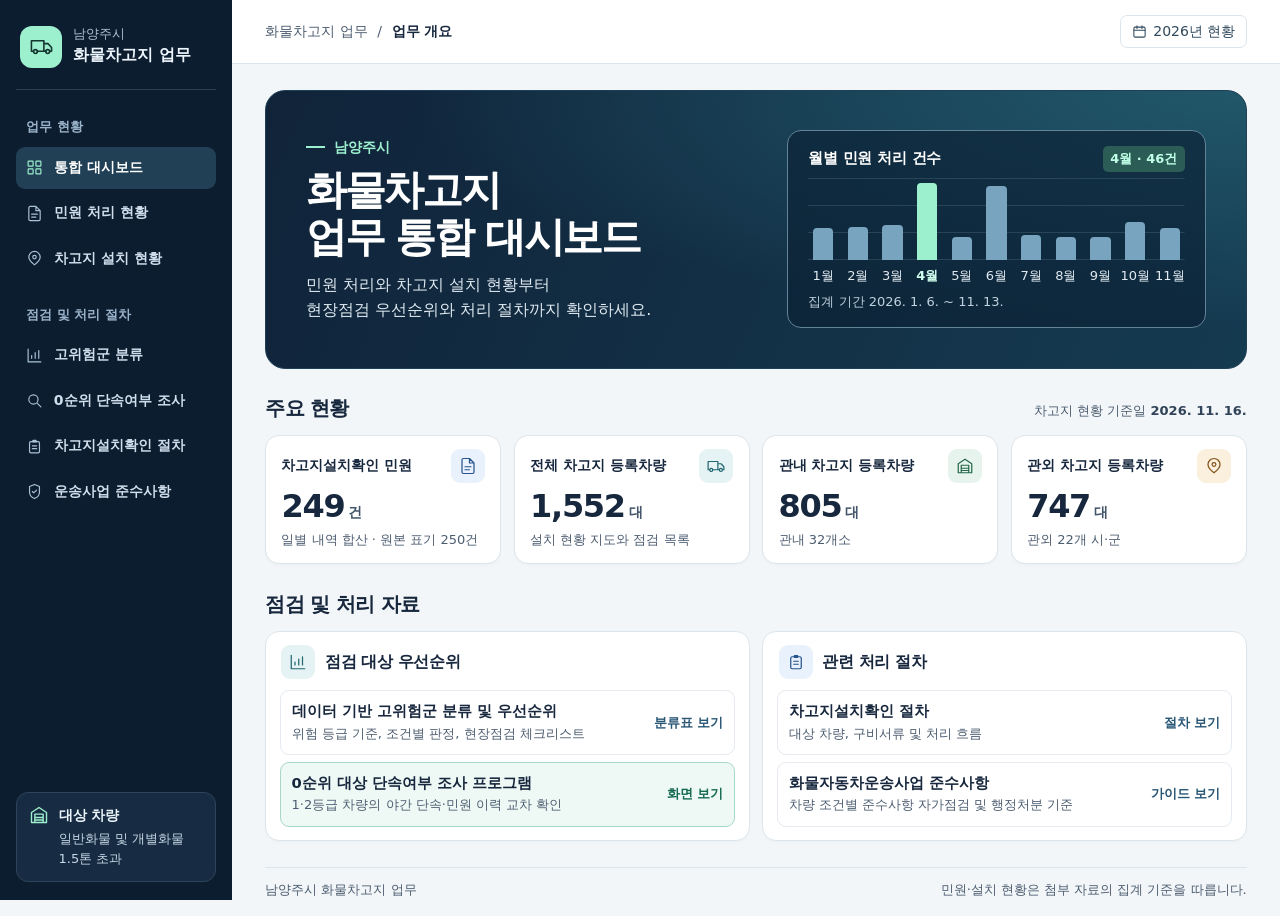
==== index.html @ cc298967 "Add files via upload" ====
<!doctype html>
<html lang="ko">
<head>
  <meta charset="utf-8">
  <meta name="viewport" content="width=device-width, initial-scale=1">
  <meta name="description" content="남양주시 화물차고지 민원 처리, 설치 현황, 점검 우선순위 및 관련 처리 절차를 모은 통합 대시보드">
  <title>남양주시 화물차고지 통합 대시보드</title>
  <link rel="stylesheet" href="dashboard.css">
  <script src="dashboard.js" defer></script>
</head>
<body class="dashboard">
  <svg class="icon-library" xmlns="http://www.w3.org/2000/svg" aria-hidden="true">
    <symbol id="icon-truck" viewBox="0 0 24 24"><path d="M1.5 17V6h13v11M14.5 9h4.2l3.8 4v4h-2m-19 0h2.2m4 0h8.8"/><circle cx="5.7" cy="17.3" r="2"/><circle cx="18.5" cy="17.3" r="2"/></symbol>
    <symbol id="icon-grid" viewBox="0 0 24 24"><rect x="3" y="3" width="7" height="7" rx="1"/><rect x="14" y="3" width="7" height="7" rx="1"/><rect x="3" y="14" width="7" height="7" rx="1"/><rect x="14" y="14" width="7" height="7" rx="1"/></symbol>
    <symbol id="icon-file" viewBox="0 0 24 24"><path d="M14 2H6a2 2 0 0 0-2 2v16a2 2 0 0 0 2 2h12a2 2 0 0 0 2-2V8Zm0 0v6h6M8 13h8m-8 4h6"/></symbol>
    <symbol id="icon-map" viewBox="0 0 24 24"><path d="M20 10c0 5-8 11-8 11s-8-6-8-11a8 8 0 1 1 16 0Z"/><circle cx="12" cy="10" r="2.5"/></symbol>
    <symbol id="icon-chart" viewBox="0 0 24 24"><path d="M3 3v18h18M8 16v-4m5 4V8m5 8V5"/></symbol>
    <symbol id="icon-search" viewBox="0 0 24 24"><circle cx="10.5" cy="10.5" r="6.5"/><path d="m16 16 5 5"/></symbol>
    <symbol id="icon-list" viewBox="0 0 24 24"><rect x="5" y="5" width="14" height="16" rx="2"/><rect x="9" y="2.5" width="6" height="4" rx="1" fill="currentColor" stroke="none"/><path d="M9 11h6m-6 4h6"/></symbol>
    <symbol id="icon-shield" viewBox="0 0 24 24"><path d="M12 22s7-3 7-9V5l-7-3-7 3v8c0 6 7 9 7 9Zm-3-10 2 2 4-4"/></symbol>
    <symbol id="icon-garage" viewBox="0 0 24 24"><path d="M3 21V9l9-6 9 6v12M3 21h18M7 21V11h10v10M7 15h10m-10 3h10"/></symbol>
    <symbol id="icon-calendar" viewBox="0 0 24 24"><rect x="3" y="5" width="18" height="16" rx="2"/><path d="M3 10h18M8 3v4m8-4v4"/></symbol>
    <symbol id="icon-menu" viewBox="0 0 24 24"><path d="M4 6h16M4 12h16M4 18h16"/></symbol>
  </svg>

  <a class="skip-link" href="#main">본문으로 건너뛰기</a>
  <aside class="sidebar">
    <a class="brand" href="index.html">
      <span class="brand-mark"><svg class="icon" aria-hidden="true"><use href="#icon-truck"/></svg></span>
      <span><span class="brand-city">남양주시</span><strong>화물차고지 업무</strong></span>
    </a>
    <details class="mobile-navigation">
      <summary aria-label="업무 메뉴" aria-controls="dashboard-menu"><svg class="icon" aria-hidden="true"><use href="#icon-menu"/></svg><span>메뉴</span></summary>
    </details>
    <nav class="sidebar-nav" aria-label="업무 메뉴" id="dashboard-menu">
      <span class="nav-label">업무 현황</span>
      <a href="index.html" aria-current="page"><svg class="icon" aria-hidden="true"><use href="#icon-grid"/></svg>통합 대시보드</a>
      <a href="2026년 차고지설치확인_민원처리현황.html"><svg class="icon" aria-hidden="true"><use href="#icon-file"/></svg>민원 처리 현황</a>
      <a href="남양주시_화물차고지_현장점검_대시보드-v3.html"><svg class="icon" aria-hidden="true"><use href="#icon-map"/></svg>차고지 설치 현황</a>
      <span class="nav-label">점검 및 처리 절차</span>
      <a href="데이터 기반 고위험군 분류 및 우선순위.html"><svg class="icon" aria-hidden="true"><use href="#icon-chart"/></svg>고위험군 분류</a>
      <a href="데이터 기반 고위험군 분류 및 우선순위.html#zero-priority"><svg class="icon" aria-hidden="true"><use href="#icon-search"/></svg>0순위 단속여부 조사</a>
      <a href="차고지설치_확인절차.html"><svg class="icon" aria-hidden="true"><use href="#icon-list"/></svg>차고지설치확인 절차</a>
      <a href="화물자동차운송사업 준수사항.html"><svg class="icon" aria-hidden="true"><use href="#icon-shield"/></svg>운송사업 준수사항</a>
    </nav>
    <div class="sidebar-note">
      <svg class="icon" aria-hidden="true"><use href="#icon-garage"/></svg>
      <div><strong>대상 차량</strong><span>일반화물 및 개별화물 1.5톤 초과</span></div>
    </div>
  </aside>

  <div class="workspace">
    <header class="topbar">
      <span class="breadcrumbs"><span>화물차고지 업무</span><span aria-hidden="true">/</span><strong>업무 개요</strong></span>
      <span class="year-label"><svg class="icon" aria-hidden="true"><use href="#icon-calendar"/></svg>2026년 현황</span>
    </header>

    <main id="main" class="main-content" tabindex="-1">
      <section class="hero" aria-labelledby="dashboard-title">
        <div class="hero-copy">
          <p class="hero-location"><span aria-hidden="true"></span>남양주시</p>
          <h1 id="dashboard-title">화물차고지<br>업무 통합 대시보드</h1>
          <p>민원 처리와 차고지 설치 현황부터<br class="hero-break"> 현장점검 우선순위와 처리 절차까지 확인하세요.</p>
        </div>
        <div class="trend" aria-labelledby="trend-title">
          <div class="trend-heading">
            <h2 id="trend-title">월별 민원 처리 건수</h2>
            <output class="trend-value" aria-live="polite">4월 · 46건</output>
          </div>
          <div class="trend-plot" role="group" aria-label="2026년 월별 민원 처리 건수">
            <button type="button" class="trend-month" data-month="1" data-count="19" style="--count:19" aria-label="1월 19건" title="1월 19건" aria-pressed="false"><span class="trend-bar"></span><span class="trend-label">1월</span></button>
            <button type="button" class="trend-month" data-month="2" data-count="20" style="--count:20" aria-label="2월 20건" title="2월 20건" aria-pressed="false"><span class="trend-bar"></span><span class="trend-label">2월</span></button>
            <button type="button" class="trend-month" data-month="3" data-count="21" style="--count:21" aria-label="3월 21건" title="3월 21건" aria-pressed="false"><span class="trend-bar"></span><span class="trend-label">3월</span></button>
            <button type="button" class="trend-month" data-month="4" data-count="46" style="--count:46" aria-label="4월 46건" title="4월 46건" aria-pressed="true"><span class="trend-bar"></span><span class="trend-label">4월</span></button>
            <button type="button" class="trend-month" data-month="5" data-count="14" style="--count:14" aria-label="5월 14건" title="5월 14건" aria-pressed="false"><span class="trend-bar"></span><span class="trend-label">5월</span></button>
            <button type="button" class="trend-month" data-month="6" data-count="44" style="--count:44" aria-label="6월 44건" title="6월 44건" aria-pressed="false"><span class="trend-bar"></span><span class="trend-label">6월</span></button>
            <button type="button" class="trend-month" data-month="7" data-count="15" style="--count:15" aria-label="7월 15건" title="7월 15건" aria-pressed="false"><span class="trend-bar"></span><span class="trend-label">7월</span></button>
            <button type="button" class="trend-month" data-month="8" data-count="14" style="--count:14" aria-label="8월 14건" title="8월 14건" aria-pressed="false"><span class="trend-bar"></span><span class="trend-label">8월</span></button>
            <button type="button" class="trend-month" data-month="9" data-count="14" style="--count:14" aria-label="9월 14건" title="9월 14건" aria-pressed="false"><span class="trend-bar"></span><span class="trend-label">9월</span></button>
            <button type="button" class="trend-month" data-month="10" data-count="23" style="--count:23" aria-label="10월 23건" title="10월 23건" aria-pressed="false"><span class="trend-bar"></span><span class="trend-label">10월</span></button>
            <button type="button" class="trend-month" data-month="11" data-count="19" style="--count:19" aria-label="11월 19건" title="11월 19건" aria-pressed="false"><span class="trend-bar"></span><span class="trend-label">11월</span></button>
          </div>
          <p>집계 기간 <time datetime="2026-01-06">2026. 1. 6.</time> ~ <time datetime="2026-11-13">11. 13.</time></p>
        </div>
      </section>

      <section aria-labelledby="overview-title" class="content-section" id="overview">
        <div class="section-heading">
          <h2 id="overview-title">주요 현황</h2>
          <span>차고지 현황 기준일 <time datetime="2026-11-16">2026. 11. 16.</time></span>
        </div>
        <div class="metric-grid">
          <a class="metric" href="2026년 차고지설치확인_민원처리현황.html">
            <span class="metric-top"><span>차고지설치확인 민원</span><span class="tile-icon tint-blue"><svg class="icon" aria-hidden="true"><use href="#icon-file"/></svg></span></span>
            <span class="metric-value">249<small>건</small></span>
            <span class="metric-note">일별 내역 합산 · 원본 표기 250건</span>
          </a>
          <a class="metric" href="남양주시_화물차고지_현장점검_대시보드-v3.html">
            <span class="metric-top"><span>전체 차고지 등록차량</span><span class="tile-icon tint-teal"><svg class="icon" aria-hidden="true"><use href="#icon-truck"/></svg></span></span>
            <span class="metric-value">1,552<small>대</small></span>
            <span class="metric-note">설치 현황 지도와 점검 목록</span>
          </a>
          <a class="metric" href="남양주시_화물차고지_현장점검_대시보드-v3.html">
            <span class="metric-top"><span>관내 차고지 등록차량</span><span class="tile-icon tint-green"><svg class="icon" aria-hidden="true"><use href="#icon-garage"/></svg></span></span>
            <span class="metric-value">805<small>대</small></span>
            <span class="metric-note">관내 32개소</span>
          </a>
          <a class="metric" href="남양주시_화물차고지_현장점검_대시보드-v3.html">
            <span class="metric-top"><span>관외 차고지 등록차량</span><span class="tile-icon tint-amber"><svg class="icon" aria-hidden="true"><use href="#icon-map"/></svg></span></span>
            <span class="metric-value">747<small>대</small></span>
            <span class="metric-note">관외 22개 시·군</span>
          </a>
        </div>
      </section>

      <section aria-labelledby="resources-title" class="content-section" id="resources">
        <div class="section-heading"><h2 id="resources-title">점검 및 처리 자료</h2></div>
        <div class="resource-grid">
          <section class="resource-panel" aria-labelledby="inspection-title">
            <div class="panel-heading"><span class="tile-icon tint-teal"><svg class="icon" aria-hidden="true"><use href="#icon-chart"/></svg></span><h3 id="inspection-title">점검 대상 우선순위</h3></div>
            <a class="document-link" href="데이터 기반 고위험군 분류 및 우선순위.html">
              <span><strong>데이터 기반 고위험군 분류 및 우선순위</strong><span class="document-description">위험 등급 기준, 조건별 판정, 현장점검 체크리스트</span></span>
              <span class="link-action">분류표 보기</span>
            </a>
            <a class="document-link featured-link" href="데이터 기반 고위험군 분류 및 우선순위.html#zero-priority">
              <span><strong>0순위 대상 단속여부 조사 프로그램</strong><span class="document-description">1·2등급 차량의 야간 단속·민원 이력 교차 확인</span></span>
              <span class="link-action">화면 보기</span>
            </a>
          </section>
          <section class="resource-panel" aria-labelledby="procedures-title">
            <div class="panel-heading"><span class="tile-icon tint-blue"><svg class="icon" aria-hidden="true"><use href="#icon-list"/></svg></span><h3 id="procedures-title">관련 처리 절차</h3></div>
            <a class="document-link" href="차고지설치_확인절차.html">
              <span><strong>차고지설치확인 절차</strong><span class="document-description">대상 차량, 구비서류 및 처리 흐름</span></span>
              <span class="link-action">절차 보기</span>
            </a>
            <a class="document-link" href="화물자동차운송사업 준수사항.html">
              <span><strong>화물자동차운송사업 준수사항</strong><span class="document-description">차량 조건별 준수사항 자가점검 및 행정처분 기준</span></span>
              <span class="link-action">가이드 보기</span>
            </a>
          </section>
        </div>
      </section>

      <footer class="dashboard-footer"><span>남양주시 화물차고지 업무</span><span>민원·설치 현황은 첨부 자료의 집계 기준을 따릅니다.</span></footer>
    </main>
  </div>
</body>
</html>
---- dashboard.css ----
:root {
  --font: 'Pretendard', 'Noto Sans KR', 'Malgun Gothic', 'Apple SD Gothic Neo', system-ui, sans-serif;
  --ink: #17273d;
  --muted: #4d5d71;
  --line: #dce5eb;
  --surface: #fff;
  --canvas: #f2f6f8;
  --nav: #0d1d30;
  --nav-soft: #172c42;
  --mint: #9df0ce;
  --accent: #146951;
}

.dashboard *, .dashboard *::before, .dashboard *::after { box-sizing: border-box; }

.dashboard {
  display: grid;
  grid-template-columns: 232px minmax(0, 1fr);
  min-height: 100vh;
  margin: 0;
  background: var(--canvas);
  color: var(--ink);
  font: 1rem/1.55 var(--font);
  word-break: keep-all;
  overflow-wrap: anywhere;
}

.dashboard :where(h1, h2, h3, p) { margin: 0; }
.dashboard :where(a) { color: inherit; text-decoration: none; }
.dashboard :focus-visible, .dashboard-return :focus-visible, .zero-priority :focus-visible {
  outline: 2px solid #009976;
  outline-offset: 4px;
}

.icon-library { position: absolute; width: 0; height: 0; overflow: hidden; }
.icon {
  width: 20px;
  height: 20px;
  flex: 0 0 auto;
  fill: none;
  stroke: currentColor;
  stroke-width: 1.65;
  stroke-linecap: round;
  stroke-linejoin: round;
}

.skip-link {
  position: fixed;
  left: 16px;
  top: 16px;
  z-index: 5;
  transform: translateY(-180%);
  background: var(--surface);
  padding: .65rem 1rem;
  border-radius: 8px;
}
.skip-link:focus { transform: translateY(0); }

.sidebar {
  position: sticky;
  top: 0;
  height: 100vh;
  min-height: 0;
  overflow-y: auto;
  display: flex;
  flex-direction: column;
  gap: 1.5rem;
  padding: 1.6rem 1rem 1.1rem;
  background: var(--nav);
  color: #edf5fc;
}

.brand { display: flex; align-items: center; gap: .7rem; padding: 0 .25rem 1.35rem; border-bottom: 1px solid #294056; }
.brand-mark { display: grid; place-items: center; width: 42px; height: 42px; border-radius: 12px; background: var(--mint); color: #13352e; flex-shrink: 0; }
.brand-mark .icon { width: 23px; height: 23px; }
.brand-city { display: block; color: #a9bfce; font-size: .8125rem; line-height: 1.3; }
.brand strong { display: block; font-size: 1rem; white-space: nowrap; }
.mobile-navigation { display: none; }

.sidebar-nav { display: grid; gap: .23rem; }
.nav-label { margin: .2rem .65rem .35rem; color: #9ab3c9; font-size: .8125rem; font-weight: 700; }
.nav-label:not(:first-child) { margin-top: 1.35rem; }
.sidebar-nav a { display: flex; align-items: center; gap: .65rem; padding: .63rem .65rem; border-radius: 9px; font-size: .875rem; font-weight: 600; color: #d0deec; }
.sidebar-nav .icon { width: 17px; height: 17px; color: #a9c2d7; }
.sidebar-nav a:hover, .sidebar-nav a[aria-current="page"] { background: #214056; color: #fff; }
.sidebar-nav a[aria-current="page"] .icon { color: var(--mint); }
.sidebar :focus-visible, .hero :focus-visible { outline-color: var(--mint); }

.sidebar-note {
  display: flex;
  align-items: flex-start;
  gap: .6rem;
  margin-top: auto;
  padding: .75rem;
  border: 1px solid #2c455a;
  border-radius: 12px;
  background: var(--nav-soft);
  color: #c4d7e5;
}
.sidebar-note .icon { color: var(--mint); }
.sidebar-note strong { display: block; margin-bottom: .15rem; font-size: .875rem; color: #edf5fc; }
.sidebar-note span { display: block; font-size: .8125rem; }

.topbar {
  display: flex;
  justify-content: space-between;
  align-items: center;
  min-height: 64px;
  gap: .65rem;
  padding: .7rem clamp(1rem, 2.6vw, 2.5rem);
  border-bottom: 1px solid var(--line);
  background: var(--surface);
  font-size: .875rem;
}
.breadcrumbs, .year-label { display: flex; align-items: center; gap: .6rem; }
.breadcrumbs > span { color: var(--muted); }
.year-label { gap: .4rem; color: #30495c; padding: .27rem .65rem; border: 1px solid var(--line); border-radius: 7px; white-space: nowrap; }
.year-label .icon { width: 15px; height: 15px; }
.main-content { max-width: 1500px; margin: 0 auto; padding: 1.6rem clamp(1rem, 2.6vw, 2.5rem) 0; }

.hero {
  display: grid;
  grid-template-columns: 1.05fr 1fr;
  align-items: center;
  gap: clamp(1rem, 3.2vw, 3.25rem);
  padding: clamp(1.4rem, 3.1vw, 2.9rem);
  border: 1px solid #1e4056;
  border-radius: 20px;
  background:
    radial-gradient(ellipse at 100% 0%, #21576a 0%, transparent 60%),
    linear-gradient(115deg, #102339, #153b51);
  color: #fff;
}
.hero-location { display: flex; align-items: center; gap: .55rem; color: var(--mint); font-size: .9rem; font-weight: 700; }
.hero-location span { width: 19px; height: 2px; background: currentColor; }
.hero h1 { margin: .55rem 0 .75rem; font-size: clamp(2rem, 3.2vw, 3.4rem); font-weight: 800; letter-spacing: -.055em; line-height: 1.15; }
.hero-copy > p:last-child { color: #e0ebf2; }

.trend {
  min-width: 0;
  padding: .9rem clamp(.75rem, 1.6vw, 1.4rem);
  border: 1px solid #638398;
  border-radius: 14px;
  background: #0b2134a8;
}
.trend-heading { display: flex; align-items: center; justify-content: space-between; gap: .5rem; margin-bottom: .3rem; }
.trend h2 { font-size: .95rem; letter-spacing: -.02em; }
.trend-value { padding: .18rem .45rem; background: #2c5c56; border-radius: 5px; color: #c1ffe8; font-size: .8125rem; font-weight: 700; white-space: nowrap; }
.trend-plot {
  display: grid;
  grid-template-columns: repeat(11, minmax(0, 1fr));
  gap: min(.4vw, 6px);
  background: repeating-linear-gradient(to top, #59748657 0px 1px, transparent 1px 27px) center top / 100% calc(100% - 1.5rem) no-repeat;
}
.trend-month {
  display: grid;
  grid-template-rows: 84px 1.5rem;
  align-items: end;
  justify-items: center;
  min-width: 0;
  padding: 0;
  border: 0;
  border-radius: 4px;
  background: transparent;
  color: #e0e9f0;
  font: inherit;
  cursor: pointer;
}
.trend-month:focus-visible { outline-offset: 0; }
.trend-bar { width: 69%; height: calc(var(--count) * 2%); border-radius: 4px 4px 0 0; background: #78a4c0; transition: background-color .15s; }
.trend-month:hover .trend-bar, .trend-month[aria-pressed="true"] .trend-bar { background: var(--mint); }
.trend-month[aria-pressed="true"] .trend-label { color: #d1ffed; font-weight: 700; }
.trend-label { font-size: .8125rem; line-height: 1.35; white-space: nowrap; }
.trend > p { margin-top: .5rem; color: #c0d2df; font-size: .8125rem; }

.content-section { margin-top: 1.55rem; }
.section-heading { display: flex; justify-content: space-between; align-items: baseline; flex-wrap: wrap; gap: .25rem 1rem; margin-bottom: .65rem; }
.section-heading h2 { font-size: 1.25rem; letter-spacing: -.035em; }
.section-heading > span { color: var(--muted); font-size: .8125rem; }
.section-heading time { color: #314358; font-weight: 700; }
.metric-grid, .resource-grid { display: grid; gap: .8rem; }
.metric-grid { grid-template-columns: repeat(4, minmax(0, 1fr)); }
.metric, .resource-panel { background: var(--surface); border: 1px solid var(--line); border-radius: 14px; box-shadow: 0 2px 3px #13324b05; }
.metric { display: flex; flex-direction: column; gap: .25rem; padding: .85rem .95rem; transition: border-color .15s, box-shadow .15s; }
.metric:hover { border-color: #80aaad; box-shadow: 0 3px 12px #13324b13; }
.metric-top { display: flex; align-items: center; justify-content: space-between; gap: .3rem; font-size: .875rem; font-weight: 700; }
.tile-icon { display: grid; place-items: center; width: 34px; height: 34px; flex: 0 0 auto; border-radius: 9px; }
.tile-icon .icon { width: 18px; height: 18px; }
.tint-blue { background: #e9f1fd; color: #26548c; }
.tint-teal { background: #e5f3f4; color: #236671; }
.tint-green { background: #e7f4ed; color: #24684c; }
.tint-amber { background: #fbefdd; color: #83541c; }
.metric-value { font-size: 2rem; font-weight: 800; letter-spacing: -.04em; font-variant-numeric: tabular-nums; line-height: 1.2; }
.metric-value small { margin-left: .23rem; color: #43566a; font-size: .9rem; font-weight: 600; }
.metric-note { color: var(--muted); font-size: .8125rem; }

.resource-grid { grid-template-columns: repeat(2, minmax(0, 1fr)); }
.resource-panel { display: grid; grid-template-rows: auto 1fr 1fr; gap: .45rem; min-width: 0; padding: .85rem; }
.panel-heading { display: flex; align-items: center; gap: .6rem; padding: 0 .1rem .25rem; }
.panel-heading h3 { font-size: 1rem; letter-spacing: -.025em; }
.document-link { display: flex; justify-content: space-between; align-items: center; gap: .55rem; padding: .62rem .67rem; border: 1px solid #e5ebf0; border-radius: 9px; transition: background-color .15s, border-color .15s; }
.document-link strong { font-size: .92rem; line-height: 1.4; display: block; }
.document-link:hover { background: #f1f7fa; border-color: #97b4c5; }
.document-description { display: block; margin-top: .12rem; color: var(--muted); font-size: .8125rem; }
.link-action { flex: 0 0 auto; color: #285675; font-size: .8125rem; font-weight: 700; }
.featured-link { border-color: #a9d7c8; background: #eef9f5; }
.featured-link .link-action { color: var(--accent); }
.featured-link:hover { border-color: #69ab94; background: #e3f5ed; }

.dashboard-footer { display: flex; justify-content: space-between; flex-wrap: wrap; gap: .3rem 1rem; margin-top: 1.6rem; padding: .75rem 0 1rem; border-top: 1px solid var(--line); color: var(--muted); font-size: .8125rem; }

/* Shared return navigation for the attached documents. */
.dashboard-return { padding: .45rem max(1rem, calc((100% - 76rem) / 2)); background: #10263b; color: #d6e6f4; font: .875rem/1.5 var(--font); }
.dashboard-return a { display: inline-block; color: #d2ffed; text-decoration: underline; text-underline-offset: .2em; font-weight: 700; }
.dashboard-return a:focus-visible { outline-color: var(--mint); }

.zero-priority { scroll-margin-top: 8rem; border: 1px solid #a5d1c1; border-radius: 15px; background: #edf9f4; color: #133a31; font-family: var(--font); }
.zero-priority summary { padding: .85rem 1rem; cursor: pointer; font-weight: 800; }
.zero-priority summary::marker { color: #2c6b55; }
.zero-priority summary:hover { border-radius: inherit; background: #e1f2ea; }
.zero-priority-content { padding: 0 1rem 1rem; }
.zero-priority-content p { margin: 0 0 .7rem; font-size: .9rem; }
.zero-priority-content a { color: #145d48; font-weight: 700; text-decoration: underline; text-underline-offset: .2em; }
.zero-priority-content img { display: block; width: min(100%, 982px); height: auto; margin-top: .7rem; border: 1px solid #a5b9bc; border-radius: 8px; background: #fff; }
.dark .zero-priority { border-color: #326552; background: #132d27; color: #e1f5ef; }
.dark .zero-priority summary:hover { background: #214135; }
.dark .zero-priority summary::marker, .dark .zero-priority-content a { color: #b4f1db; }

@media (max-width: 1160px) {
  .dashboard { grid-template-columns: 208px minmax(0, 1fr); }
  .document-link { align-items: flex-start; flex-direction: column; gap: .25rem; }
}

@media (max-width: 940px) {
  .hero { grid-template-columns: minmax(0, 1fr); }
  .hero h1 { font-size: clamp(2rem, 5vw, 3rem); }
  .metric-grid { grid-template-columns: repeat(2, minmax(0, 1fr)); }
  .hero-break { display: none; }
}

@media (max-width: 720px) {
  .dashboard { display: block; }
  .sidebar { position: relative; display: grid; grid-template-columns: minmax(0, 1fr) auto; align-items: center; height: auto; overflow: visible; gap: 0 .75rem; padding: .65rem 1rem; }
  .brand { padding: 0; border: 0; }
  .brand-mark { width: 38px; height: 38px; }
  .mobile-navigation { display: block; }
  .mobile-navigation summary { display: flex; align-items: center; gap: .35rem; padding: .4rem .6rem; border: 1px solid #526b83; border-radius: 7px; color: #edf5fc; font-size: .875rem; cursor: pointer; list-style: none; }
  .mobile-navigation summary::-webkit-details-marker { display: none; }
  .mobile-navigation .icon { width: 17px; height: 17px; }
  .sidebar-nav, .sidebar-note { grid-column: 1 / -1; }
  .sidebar-nav { display: none; margin-top: .7rem; }
  .mobile-navigation[open] ~ .sidebar-nav { display: grid; }
  .sidebar-note { display: none; margin-top: .65rem; }
  .mobile-navigation[open] ~ .sidebar-note { display: flex; }
  .topbar { min-height: 50px; }
  .main-content { padding-top: .9rem; }
  .hero { border-radius: 15px; padding: 1.1rem; }
  .hero h1 { letter-spacing: -.045em; }
  .resource-grid { grid-template-columns: minmax(0, 1fr); }
  .resource-panel { grid-template-rows: auto; }
  .document-link { flex-direction: row; align-items: center; }
  .zero-priority { scroll-margin-top: 10rem; }
}

@media (max-width: 360px) {
  .breadcrumbs > span { display: none; }
  .trend-label { font-size: .75rem; }
  .trend-heading { flex-wrap: wrap; }
}

@media (prefers-reduced-motion: reduce) {
  .dashboard *, .dashboard *::before, .dashboard *::after { transition: none !important; }
}

@media print {
  .dashboard-return { display: none; }
}
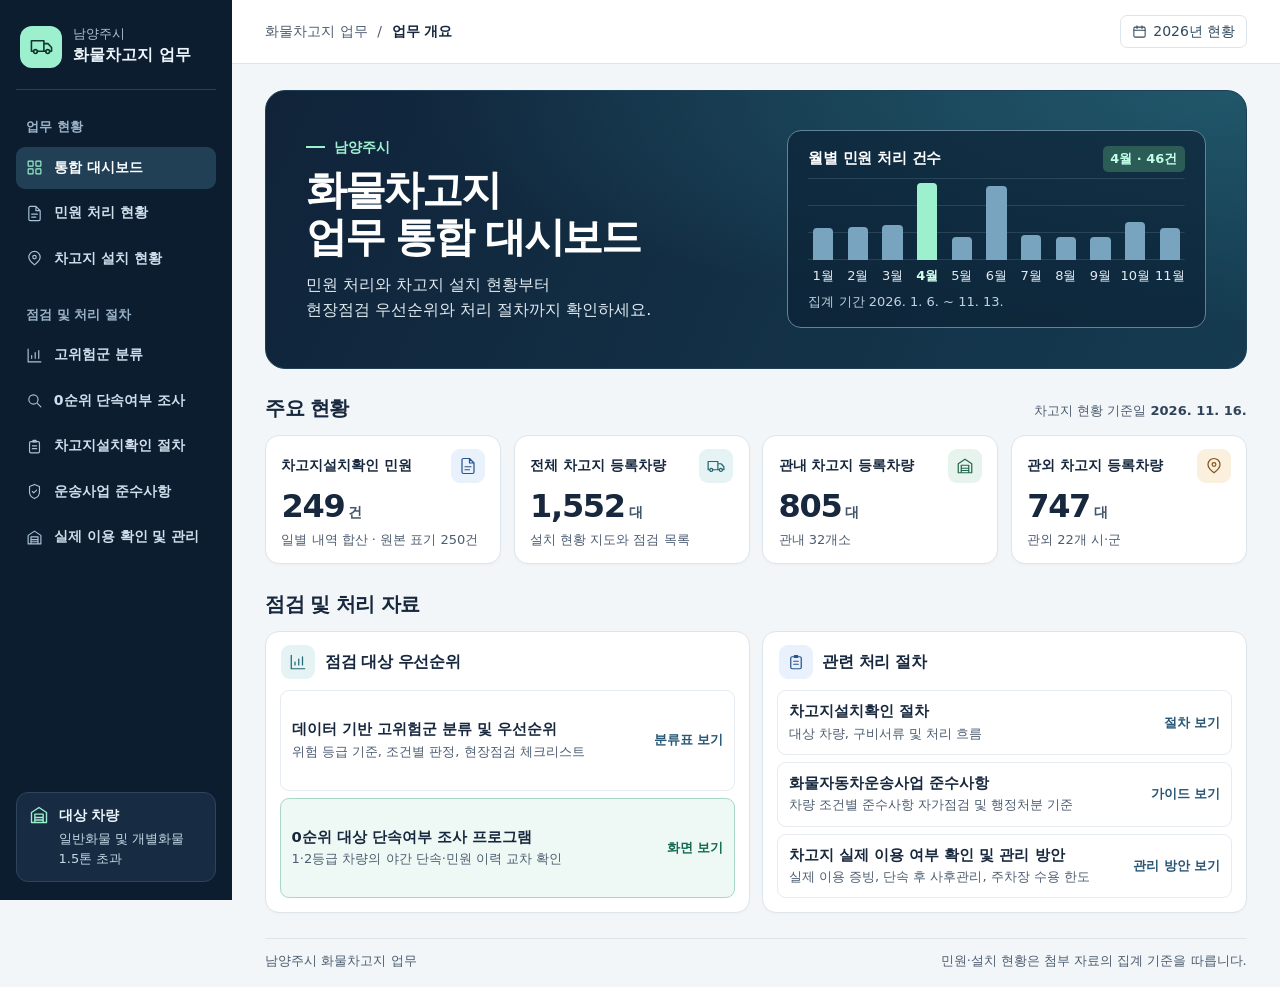
==== commit 62182881: "Add files via upload" ====
--- a/index.html
+++ b/index.html
@@ -42,6 +42,7 @@
       <a href="데이터 기반 고위험군 분류 및 우선순위.html#zero-priority"><svg class="icon" aria-hidden="true"><use href="#icon-search"/></svg>0순위 단속여부 조사</a>
       <a href="차고지설치_확인절차.html"><svg class="icon" aria-hidden="true"><use href="#icon-list"/></svg>차고지설치확인 절차</a>
       <a href="화물자동차운송사업 준수사항.html"><svg class="icon" aria-hidden="true"><use href="#icon-shield"/></svg>운송사업 준수사항</a>
+      <a href="차고지 실제 이용 여부 확인 및 관리 방안.html"><svg class="icon" aria-hidden="true"><use href="#icon-garage"/></svg>실제 이용 확인 및 관리</a>
     </nav>
     <div class="sidebar-note">
       <svg class="icon" aria-hidden="true"><use href="#icon-garage"/></svg>
@@ -137,6 +138,10 @@
               <span><strong>화물자동차운송사업 준수사항</strong><span class="document-description">차량 조건별 준수사항 자가점검 및 행정처분 기준</span></span>
               <span class="link-action">가이드 보기</span>
             </a>
+            <a class="document-link" href="차고지 실제 이용 여부 확인 및 관리 방안.html">
+              <span><strong>차고지 실제 이용 여부 확인 및 관리 방안</strong><span class="document-description">실제 이용 증빙, 단속 후 사후관리, 주차장 수용 한도</span></span>
+              <span class="link-action">관리 방안 보기</span>
+            </a>
           </section>
         </div>
       </section>
--- a/dashboard.css
+++ b/dashboard.css
@@ -195,7 +195,7 @@
 .metric-note { color: var(--muted); font-size: .8125rem; }
 
 .resource-grid { grid-template-columns: repeat(2, minmax(0, 1fr)); }
-.resource-panel { display: grid; grid-template-rows: auto 1fr 1fr; gap: .45rem; min-width: 0; padding: .85rem; }
+.resource-panel { display: grid; grid-template-rows: auto; grid-auto-rows: 1fr; gap: .45rem; min-width: 0; padding: .85rem; }
 .panel-heading { display: flex; align-items: center; gap: .6rem; padding: 0 .1rem .25rem; }
 .panel-heading h3 { font-size: 1rem; letter-spacing: -.025em; }
 .document-link { display: flex; justify-content: space-between; align-items: center; gap: .55rem; padding: .62rem .67rem; border: 1px solid #e5ebf0; border-radius: 9px; transition: background-color .15s, border-color .15s; }
@@ -257,7 +257,7 @@
   .hero { border-radius: 15px; padding: 1.1rem; }
   .hero h1 { letter-spacing: -.045em; }
   .resource-grid { grid-template-columns: minmax(0, 1fr); }
-  .resource-panel { grid-template-rows: auto; }
+  .resource-panel { grid-auto-rows: auto; }
   .document-link { flex-direction: row; align-items: center; }
   .zero-priority { scroll-margin-top: 10rem; }
 }
